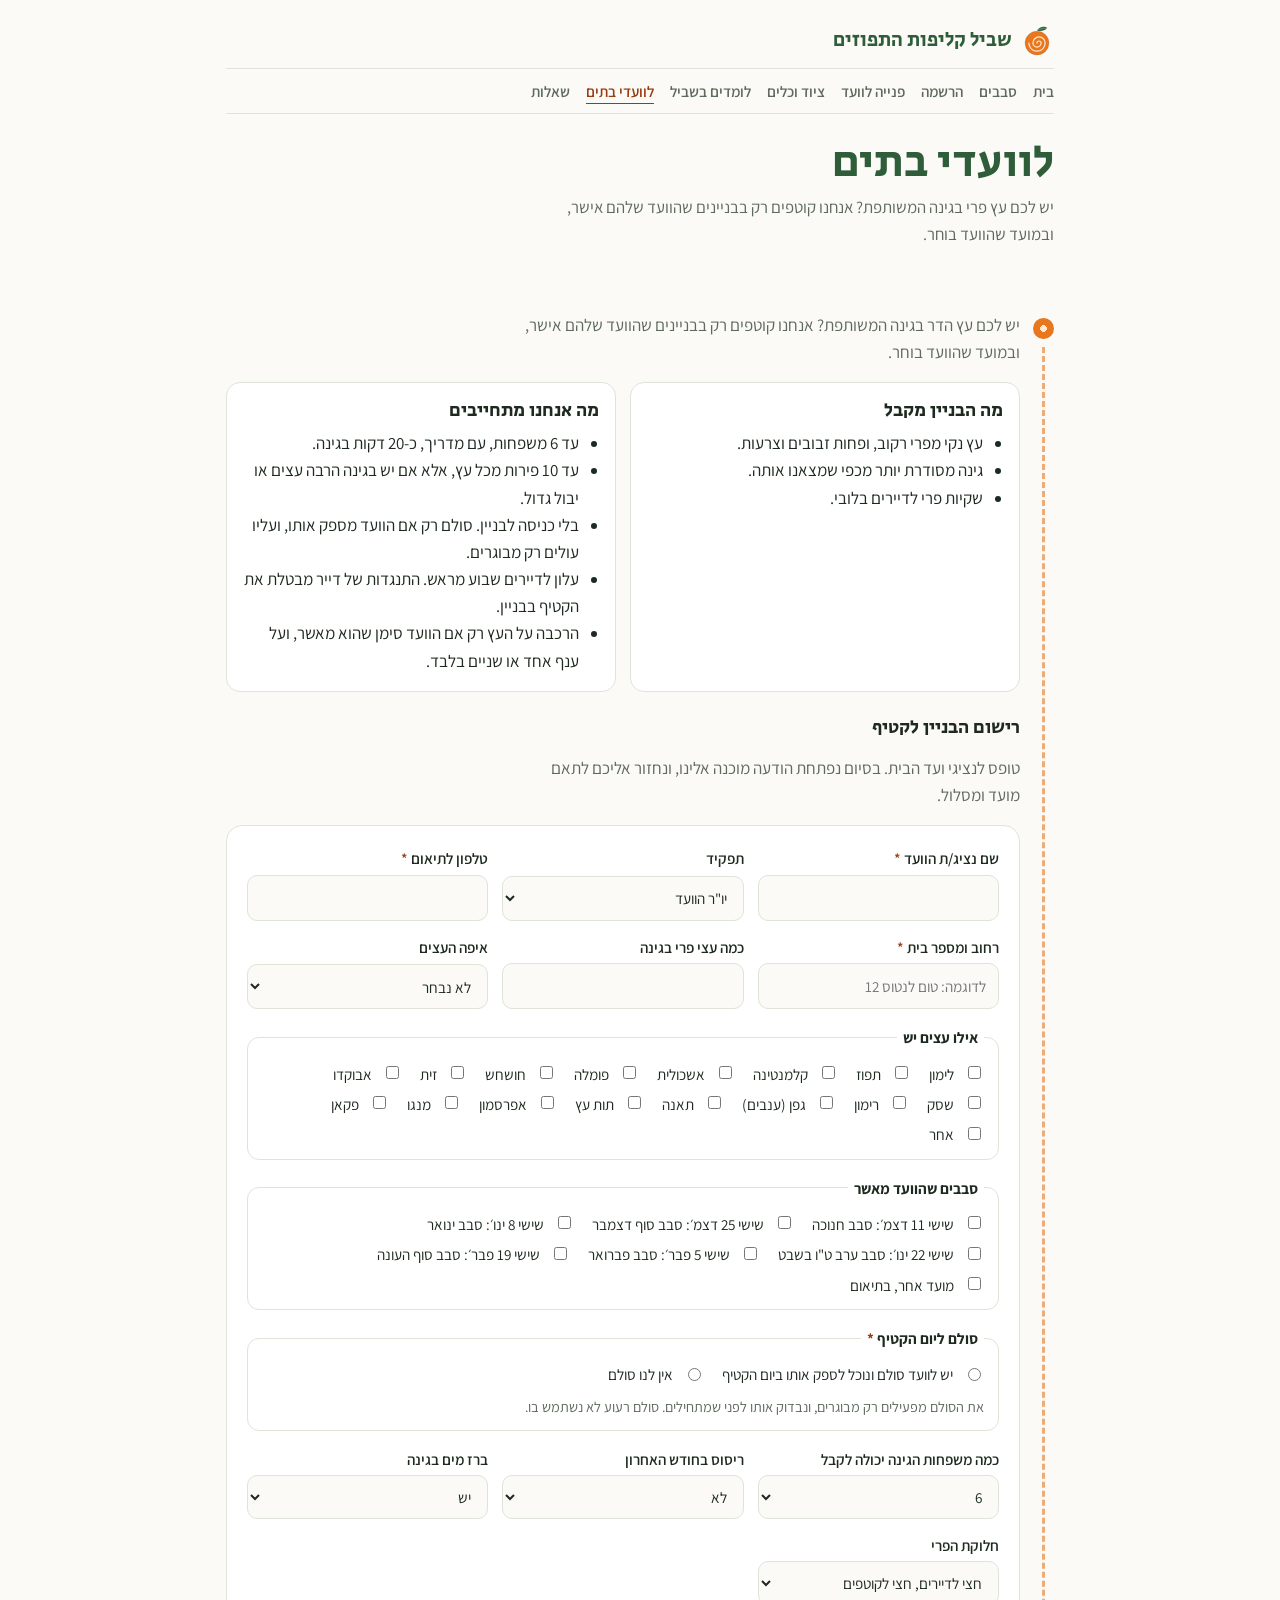
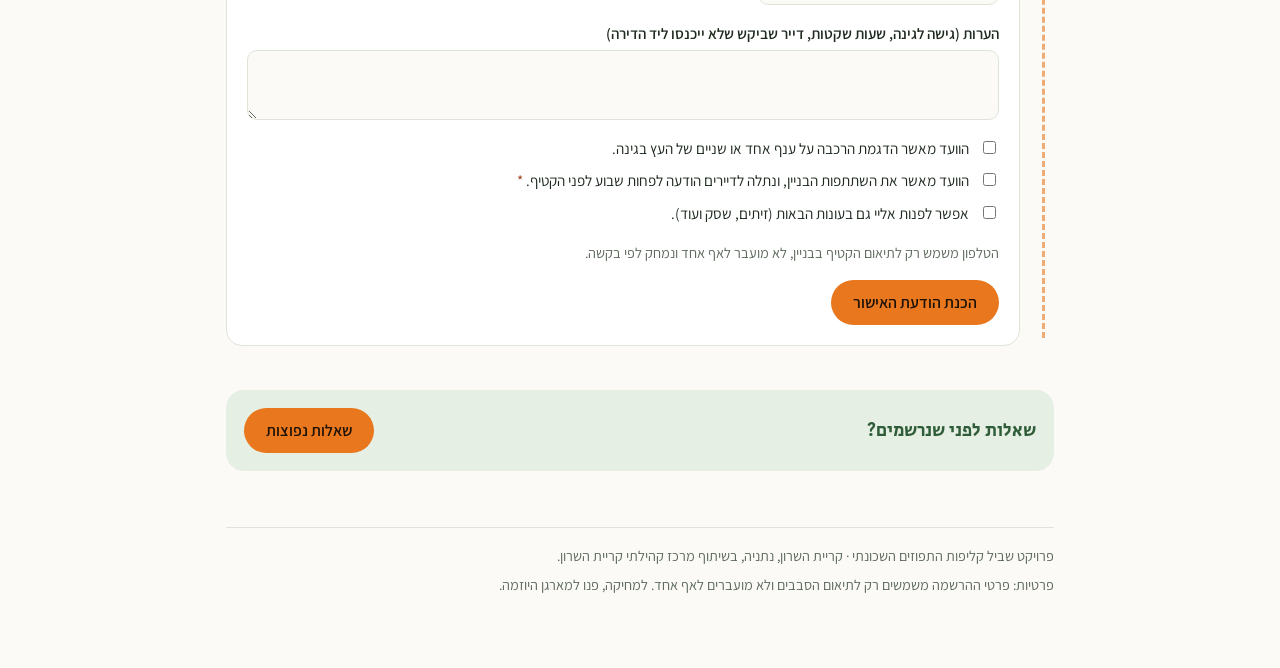
==== committees.html @ 09a5dac0 "Split site into home page and topic pages; Friday-after-school copy; 10 fruits per tree rule Co-Auth" ====
<!doctype html>
<html lang="he" dir="rtl">
<head>
<meta charset="utf-8">
<meta name="viewport" content="width=device-width,initial-scale=1,viewport-fit=cover">
<title>לוועדי בתים | שביל קליפות התפוזים</title>
<meta name="description" content="רישום בניין לשביל קליפות התפוזים: מה הבניין מקבל, מה אנחנו מתחייבים, וטופס קצר לוועד.">
<link rel="icon" href="icon.png">
<meta property="og:title" content="לוועדי בתים | שביל קליפות התפוזים">
<meta property="og:description" content="רישום בניין לשביל קליפות התפוזים: מה הבניין מקבל, מה אנחנו מתחייבים, וטופס קצר לוועד.">
<meta property="og:image" content="https://omerpines.github.io/orange-peel-trail/welcome.png">
<meta property="og:url" content="https://omerpines.github.io/orange-peel-trail/committees.html">
<meta property="og:type" content="website">
<meta name="twitter:card" content="summary_large_image">
<link rel="preconnect" href="https://fonts.googleapis.com">
<link rel="preconnect" href="https://fonts.gstatic.com" crossorigin>
<link rel="stylesheet" href="https://fonts.googleapis.com/css2?family=Secular+One&family=Assistant:wght@400;600;700&display=swap">
<link rel="stylesheet" href="styles.css">
</head>
<body>
<div class="wrap">
<div class="topbar"><a class="homelink" href="index.html"><svg viewBox="0 0 200 200" aria-hidden="true"><path d="M100 38 C 112 14, 146 10, 160 22 C 146 40, 118 46, 100 38 Z" fill="#2f5d3a"/><path d="M100 38 C 118 30, 138 24, 156 24" stroke="#8fc79c" stroke-width="3" fill="none"/><circle cx="100" cy="112" r="70" fill="#e8771e"/><path d="M100 112 m-48 0 a48 48 0 1 0 96 0 a36 36 0 1 0 -72 0 a24 24 0 1 0 48 0 a12 12 0 1 0 -24 0" stroke="#fde9d6" stroke-width="7" fill="none" stroke-linecap="round"/><circle cx="100" cy="112" r="70" fill="none" stroke="#9a3b12" stroke-width="4" opacity=".35"/></svg><span>שביל קליפות התפוזים</span></a><nav class="toc" aria-label="ניווט באתר"><a href="index.html">בית</a><a href="rounds.html">סבבים</a><a href="register.html">הרשמה</a><a href="invite.html">פנייה לוועד</a><a href="gear.html">ציוד וכלים</a><a href="learn.html">לומדים בשביל</a><a href="committees.html" aria-current="page">לוועדי בתים</a><a href="faq.html">שאלות</a></nav></div>
<header class="pagehead"><h1>לוועדי בתים</h1><p>יש לכם עץ פרי בגינה המשותפת? אנחנו קוטפים רק בבניינים שהוועד שלהם אישר, ובמועד שהוועד בוחר.</p></header><main class="trail">
<section class="stop" id="committees">
  <p class="sub">יש לכם עץ הדר בגינה המשותפת? אנחנו קוטפים רק בבניינים שהוועד שלהם אישר, ובמועד שהוועד בוחר.</p>
  <div class="cards">
    <div class="card"><h3>מה הבניין מקבל</h3><ul><li>עץ נקי מפרי רקוב, ופחות זבובים וצרעות.</li><li>גינה מסודרת יותר מכפי שמצאנו אותה.</li><li>שקיות פרי לדיירים בלובי.</li></ul></div>
    <div class="card"><h3>מה אנחנו מתחייבים</h3><ul><li>עד 6 משפחות, עם מדריך, כ-20 דקות בגינה.</li><li>עד 10 פירות מכל עץ, אלא אם יש בגינה הרבה עצים או יבול גדול.</li><li>בלי כניסה לבניין. סולם רק אם הוועד מספק אותו, ועליו עולים רק מבוגרים.</li><li>עלון לדיירים שבוע מראש. התנגדות של דייר מבטלת את הקטיף בבניין.</li><li>הרכבה על העץ רק אם הוועד סימן שהוא מאשר, ועל ענף אחד או שניים בלבד.</li></ul></div>
  </div>
  <h3 style="margin-top:8px">רישום הבניין לקטיף</h3>
  <p class="sub">טופס לנציגי ועד הבית. בסיום נפתחת הודעה מוכנה אלינו, ונחזור אליכם לתאם מועד ומסלול.</p>
  <form id="comForm" novalidate>
    <input type="text" id="cWeb" name="website" tabindex="-1" autocomplete="off" aria-hidden="true" class="hp">
    <div class="grid2">
      <label for="cName"><span>שם נציג/ת הוועד <span class="req">*</span></span><input id="cName" autocomplete="name"></label>
      <label for="cRole">תפקיד<select id="cRole"><option>יו"ר הוועד</option><option>חבר/ת ועד</option><option>גזבר/ית</option><option>נציג/ה מטעם הוועד</option><option>חברת ניהול</option></select></label>
      <label for="cPhone"><span>טלפון לתיאום <span class="req">*</span></span><input id="cPhone" type="tel" inputmode="tel" autocomplete="tel"></label>
      <label for="cAddr"><span>רחוב ומספר בית <span class="req">*</span></span><input id="cAddr" placeholder="לדוגמה: טום לנטוס 12"></label>
      <label for="cTrees">כמה עצי פרי בגינה<input id="cTrees" type="number" min="1" max="30" inputmode="numeric"></label>
      <label for="cWhere">איפה העצים<select id="cWhere"><option value="">לא נבחר</option><option>בחזית הבניין</option><option>בחצר האחורית</option><option>בצד הבניין</option><option>בכמה מקומות</option></select></label>
    </div>
    <fieldset><legend>אילו עצים יש</legend><div class="opts" id="cTypes"></div></fieldset>
    <fieldset><legend>סבבים שהוועד מאשר</legend><div class="opts" id="cRounds"></div></fieldset>
    <fieldset>
      <legend>סולם ליום הקטיף <span class="req">*</span></legend>
      <div class="opts">
        <label class="check" for="lYes"><input type="radio" name="ladder" id="lYes" value="yes"><span>יש לוועד סולם ונוכל לספק אותו ביום הקטיף</span></label>
        <label class="check" for="lNo"><input type="radio" name="ladder" id="lNo" value="no"><span>אין לנו סולם</span></label>
      </div>
      <div class="grid2" id="ladderMore" hidden>
        <label for="lType">סוג הסולם<select id="lType"><option>סולם עומד (משולש)</option><option>סולם נשען</option><option>שרפרף מדרגות</option><option>לא בטוח/ה</option></select></label>
        <label for="lSteps">מספר מדרגות או גובה<input id="lSteps" placeholder="לדוגמה: 6 מדרגות, או 1.8 מטר"></label>
      </div>
      <p class="note">את הסולם מפעילים רק מבוגרים, ונבדוק אותו לפני שמתחילים. סולם רעוע לא נשתמש בו.</p>
    </fieldset>
    <div class="grid2">
      <label for="cMax">כמה משפחות הגינה יכולה לקבל<select id="cMax"><option>2</option><option>3</option><option>4</option><option>5</option><option selected>6</option><option>7</option><option>8</option><option>9</option><option>10</option></select></label>
      <label for="cSpray">ריסוס בחודש האחרון<select id="cSpray"><option>לא</option><option>כן</option><option>לא יודע/ת</option></select></label>
      <label for="cTap">ברז מים בגינה<select id="cTap"><option>יש</option><option>אין</option></select></label>
      <label for="cSplit">חלוקת הפרי<select id="cSplit"><option>חצי לדיירים, חצי לקוטפים</option><option>הכל לקוטפים</option><option>נחליט יחד</option></select></label>
    </div>
    <label for="cNotes">הערות (גישה לגינה, שעות שקטות, דייר שביקש שלא ייכנסו ליד הדירה)<textarea id="cNotes" rows="2"></textarea></label>
    <div style="display:grid;gap:8px">
      <label class="check" for="cGraft"><input type="checkbox" id="cGraft"><span>הוועד מאשר הדגמת הרכבה על ענף אחד או שניים של העץ בגינה.</span></label>
      <label class="check" for="cOk"><input type="checkbox" id="cOk"><span>הוועד מאשר את השתתפות הבניין, ונתלה לדיירים הודעה לפחות שבוע לפני הקטיף. <span class="req">*</span></span></label>
      <label class="check" for="cCUpd"><input type="checkbox" id="cCUpd"><span>אפשר לפנות אליי גם בעונות הבאות (זיתים, שסק ועוד).</span></label>
    </div>
    <p class="note">הטלפון משמש רק לתיאום הקטיף בבניין, לא מועבר לאף אחד ונמחק לפי בקשה.</p>
    <p class="err" id="cErr" hidden></p>
    <div><button class="btn primary" type="submit">הכנת הודעת האישור</button></div>
    <div class="out" id="cOut" hidden>
      <strong id="cOutHead">ההודעה מוכנה. שלב אחרון: לשלוח אותה.</strong>
      <pre id="cMsg"></pre>
      <div class="cta-row">
        <a class="btn primary" id="cWa" href="#" target="_blank" rel="noopener">שליחה בוואטסאפ</a>
        <button class="btn ghost" type="button" id="cCopy">העתקת ההודעה</button>
      </div>
      <p class="note" id="cWaNote"></p>
    </div>
  </form>
</section>
</main><div class="nextbar"><b>שאלות לפני שנרשמים?</b><a class="btn primary" href="faq.html">שאלות נפוצות</a></div>
<footer>
  <p>פרויקט שביל קליפות התפוזים השכונתי · קריית השרון, נתניה, בשיתוף מרכז קהילתי קריית השרון.</p>
  <p id="footPrivacy">פרטיות: פרטי ההרשמה משמשים רק לתיאום הסבבים ולא מועברים לאף אחד. למחיקה, פנו למארגן היוזמה.</p>
</footer>
</div>
<script src="app.js"></script>
</body>
</html>
---- styles.css ----
/* Layout: a single scrolling neighborhood guide, RTL, a peel-orange route line running down the start edge connecting the sections like stations on a trail */
:root{
  --bg:#fbfaf6; --surface:#ffffff; --ink:#1e2a1f; --muted:#5d6a5c; --line:#dfe4d8;
  --leaf:#2f5d3a; --peel:#e8771e; --peel-soft:#fde9d6; --leaf-soft:#e6efe3;
  --warn:#9a3b12;
  --display:"Secular One","Assistant",system-ui,sans-serif;
  --body:"Assistant",system-ui,"Segoe UI",Arial,sans-serif;
}
@media (prefers-color-scheme:dark){:root:not([data-theme="light"]){
  --bg:#141a15; --surface:#1b231c; --ink:#eef2ea; --muted:#a9b5a6; --line:#2e3a2f;
  --leaf:#8fc79c; --peel:#ff9a45; --peel-soft:#3a2614; --leaf-soft:#1f2e22; --warn:#ffb08a; color-scheme:dark}}
:root[data-theme="dark"]{
  --bg:#141a15; --surface:#1b231c; --ink:#eef2ea; --muted:#a9b5a6; --line:#2e3a2f;
  --leaf:#8fc79c; --peel:#ff9a45; --peel-soft:#3a2614; --leaf-soft:#1f2e22; --warn:#ffb08a; color-scheme:dark}
*{box-sizing:border-box}
html{scroll-behavior:smooth}
@media (prefers-reduced-motion:reduce){html{scroll-behavior:auto}}
body{background:var(--bg);color:var(--ink);font-family:var(--body);font-size:17px;line-height:1.6;direction:rtl}
.wrap{max-width:860px;margin:0 auto;padding-left:max(16px,env(safe-area-inset-left,0px));padding-right:max(16px,env(safe-area-inset-right,0px));padding-block:0 64px}
h1,h2,h3{font-family:var(--display);font-weight:400;line-height:1.2;text-wrap:balance;margin:0}
h2{font-size:1.75rem;color:var(--leaf)}
h3{font-size:1.2rem}
p{margin:0}
a{color:var(--leaf);text-underline-offset:3px}
a:focus-visible,button:focus-visible,input:focus-visible,select:focus-visible,textarea:focus-visible,summary:focus-visible{outline:3px solid var(--peel);outline-offset:2px}

/* header */
header{padding-block:28px 24px;display:grid;gap:18px}
.hero{position:relative;overflow:hidden;background:var(--surface);border:1px solid var(--line);border-radius:28px;padding:28px 26px 30px;display:grid;gap:16px}
.hero .big{position:absolute;inset-inline-end:-70px;bottom:-80px;width:260px;height:260px;opacity:.95;pointer-events:none}
.hero > *:not(.big){position:relative}
.brand{display:flex;align-items:center;gap:10px}
.brand svg{width:44px;height:44px;flex:none}
.eyebrow{font-size:.9rem;color:var(--muted);font-weight:700}
h1{font-size:clamp(2.6rem,9vw,4.4rem);color:var(--leaf);line-height:1.02}
h1 span{color:var(--peel);display:block}
.datepill{display:inline-grid;background:var(--leaf);color:var(--bg);border-radius:18px;padding:12px 20px;justify-self:start;line-height:1.15}
.datepill small{font-size:.9rem;opacity:.85;font-weight:600}
.datepill b{font-family:var(--display);font-weight:400;font-size:1.9rem}
.hero-row{display:flex;flex-wrap:wrap;gap:12px 18px;align-items:center}
.hero-row .facts{color:var(--warn);font-weight:700;max-width:30ch}
@media (max-width:480px){.hero{padding:22px 18px 26px}.hero .big{width:170px;height:170px;inset-inline-end:-60px;bottom:-60px}}
.lead{font-size:1.15rem;max-width:58ch;color:var(--ink)}
.cta-row{display:flex;flex-wrap:wrap;gap:10px;margin-top:6px}
.btn{display:inline-flex;align-items:center;gap:8px;border:0;border-radius:999px;padding:12px 22px;font:600 1rem var(--body);cursor:pointer;text-decoration:none}
.btn.primary{background:var(--peel);color:#1d1206}
.btn.ghost{background:transparent;color:var(--leaf);box-shadow:inset 0 0 0 2px var(--leaf)}
.btn[disabled]{opacity:.5;cursor:not-allowed}
nav.toc{display:flex;flex-wrap:wrap;gap:8px 16px;font-size:.95rem;border-top:1px solid var(--line);border-bottom:1px solid var(--line);padding-block:10px}
nav.toc a{text-decoration:none;color:var(--muted);font-weight:600}
nav.toc a:hover{color:var(--leaf)}

/* trail */
.trail{position:relative;display:grid;gap:56px;margin-top:40px;padding-inline-start:34px}
.trail::before{content:"";position:absolute;inset-inline-start:9px;top:8px;bottom:8px;border-inline-start:3px dashed var(--peel);opacity:.6}
.stop{position:relative;display:grid;gap:16px;min-width:0}
.stop::before{content:"";position:absolute;inset-inline-start:-34px;top:6px;width:21px;height:21px;border-radius:50%;background:radial-gradient(circle,var(--peel-soft) 0 22%,var(--peel) 24%);box-shadow:0 0 0 5px var(--bg)}
.sub{color:var(--muted);max-width:62ch}

/* events */
.events{display:grid;gap:12px}
.event{background:var(--surface);border:1px solid var(--line);border-radius:14px;padding:16px 18px;display:grid;grid-template-columns:auto 1fr;gap:6px 18px;align-items:start}
.date{font-family:var(--display);text-align:center;min-width:64px;color:var(--leaf);line-height:1.1}
.date b{display:block;font-size:2rem;font-weight:400}
.date small{font-size:.85rem;color:var(--muted);font-family:var(--body);font-weight:600}
.event h3{font-size:1.15rem}
.meta{display:flex;flex-wrap:wrap;gap:6px 14px;color:var(--muted);font-size:.95rem}
.chip{display:inline-block;font-size:.8rem;font-weight:700;padding:2px 10px;border-radius:999px;background:var(--leaf-soft);color:var(--leaf)}
.chip.peel{background:var(--peel-soft);color:var(--warn)}
.event .links{grid-column:2;display:flex;flex-wrap:wrap;gap:12px;font-size:.95rem}
.past{opacity:.55}

/* form */
form{background:var(--surface);border:1px solid var(--line);border-radius:16px;padding:20px;display:grid;gap:16px}
.grid2{display:grid;grid-template-columns:repeat(auto-fit,minmax(200px,1fr));gap:14px}
label{display:grid;gap:4px;font-weight:600;font-size:.95rem}
input,select,textarea{font:inherit;font-weight:400;padding:10px 12px;border-radius:10px;border:1px solid var(--line);background:var(--bg);color:var(--ink);width:100%}
.check{display:flex;gap:10px;align-items:flex-start;font-weight:400}
.check input{width:auto;margin-top:5px;accent-color:var(--peel)}
.req{color:var(--warn)}
[hidden]{display:none!important}
.hp{position:absolute;width:1px;height:1px;padding:0;margin:0;border:0;overflow:hidden;clip-path:inset(50%);opacity:0;pointer-events:none}
.note{font-size:.9rem;color:var(--muted)}
.out{border-radius:12px;background:var(--leaf-soft);padding:16px;display:grid;gap:10px}
.out pre{white-space:pre-wrap;overflow-wrap:anywhere;margin:0;font:inherit;font-size:.95rem;background:var(--surface);border-radius:8px;padding:12px;border:1px solid var(--line)}
.err{color:var(--warn);font-weight:600}
fieldset{border:1px solid var(--line);border-radius:12px;padding:12px 14px;margin:0;display:grid;gap:8px;min-width:0}
legend{font-weight:700;padding:0 6px;font-size:.95rem}
.opts{display:flex;flex-wrap:wrap;gap:6px 18px}
.opts .check{align-items:center}
.opts .check input{margin-top:0}
.callout{border-inline-start:4px solid var(--peel);background:var(--peel-soft);border-radius:10px;padding:12px 14px}

/* guides */
.steps{counter-reset:s;display:grid;gap:12px;padding:0;margin:0;list-style:none}
.steps li{counter-increment:s;display:grid;grid-template-columns:34px 1fr;gap:12px;align-items:start}
.steps li::before{content:counter(s);font-family:var(--display);width:34px;height:34px;border-radius:50%;display:grid;place-items:center;background:var(--peel-soft);color:var(--warn)}
.stepcards{display:grid;grid-template-columns:repeat(auto-fit,minmax(220px,1fr));gap:14px;counter-reset:st}
.stepcard{counter-increment:st;background:var(--surface);border:2px solid var(--line);border-radius:22px;padding:18px;display:grid;grid-template-columns:56px 1fr;gap:4px 14px;align-content:start;text-decoration:none;color:var(--ink)}
.stepcard::before{content:counter(st);grid-row:span 2;width:56px;height:56px;border-radius:50%;display:grid;place-items:center;background:var(--peel-soft);color:var(--warn);font-family:var(--display);font-size:1.8rem}
.stepcard h3{font-size:1.1rem}
.stepcard p{margin:0;color:var(--muted);font-size:.95rem}
.stepcard:hover{border-color:var(--peel)}
.gear{display:grid;gap:8px;padding:0;margin:0;list-style:none}
.cards{display:grid;grid-template-columns:repeat(auto-fit,minmax(240px,1fr));gap:14px}
.card{background:var(--surface);border:1px solid var(--line);border-radius:14px;padding:16px;display:grid;gap:8px;align-content:start}
.card ul{margin:0;padding-inline-start:20px}
.tag{font-size:.8rem;font-weight:700;color:var(--muted);letter-spacing:.04em}
.callout{border-inline-start:4px solid var(--peel);background:var(--peel-soft);padding:12px 16px;border-radius:0 10px 10px 0}
:root[dir] .callout{border-radius:10px}
svg.diagram{width:100%;max-width:520px;height:auto;display:block}

/* season table */
.tablebox{overflow-x:auto;border:1px solid var(--line);border-radius:12px;background:var(--surface)}
table{border-collapse:collapse;width:100%;min-width:620px;font-size:.92rem}
th,td{padding:8px 6px;text-align:center;border-bottom:1px solid var(--line)}
th:first-child,td:first-child{text-align:start;padding-inline-start:12px;white-space:nowrap;font-weight:600}
thead th{font-weight:700;color:var(--muted);font-size:.8rem}
td.on{background:var(--peel);opacity:.85}
td.on.est{background:repeating-linear-gradient(135deg,var(--peel) 0 6px,var(--peel-soft) 6px 10px)}
tr.now td.now, th.now{outline:2px solid var(--leaf);outline-offset:-2px}

details{background:var(--surface);border:1px solid var(--line);border-radius:12px;padding:12px 16px}
details+details{margin-top:8px}
summary{cursor:pointer;font-weight:700}
details p{margin-top:8px;color:var(--ink)}
footer{margin-top:56px;border-top:1px solid var(--line);padding-top:16px;color:var(--muted);font-size:.9rem;display:grid;gap:6px}
@media (max-width:480px){.trail{padding-inline-start:26px}.trail::before{inset-inline-start:5px}.stop::before{inset-inline-start:-26px;width:15px;height:15px}.event{grid-template-columns:1fr}.event .links{grid-column:1}.date{text-align:start;display:flex;gap:8px;align-items:baseline}}

/* multi-page */
.topbar{display:grid;gap:10px;padding-block:16px 0}
.homelink{display:inline-flex;align-items:center;gap:8px;text-decoration:none;color:var(--leaf);font-family:var(--display);font-size:1.25rem;justify-self:start}
.homelink svg{width:34px;height:34px}
nav.toc a[aria-current="page"]{color:var(--warn);text-decoration:underline;text-underline-offset:6px}
.pagehead{display:grid;gap:8px;padding-top:26px}
.pagehead .stepno{font-family:var(--display);color:var(--warn);font-size:1rem}
.pagehead h1{font-size:clamp(2rem,7vw,2.8rem)}
.pagehead p{color:var(--muted);max-width:62ch;font-size:1.05rem}
.nextbar{display:flex;flex-wrap:wrap;gap:10px;justify-content:space-between;align-items:center;margin-top:44px;padding:18px;border-radius:18px;background:var(--leaf-soft)}
.nextbar b{font-family:var(--display);font-weight:400;color:var(--leaf);font-size:1.15rem}
.morecards{display:grid;grid-template-columns:repeat(auto-fit,minmax(200px,1fr));gap:12px}
.morecards a{display:grid;gap:4px;background:var(--surface);border:2px solid var(--line);border-radius:18px;padding:16px;text-decoration:none;color:var(--ink)}
.morecards a:hover{border-color:var(--peel)}
.morecards b{font-family:var(--display);font-weight:400;color:var(--leaf);font-size:1.15rem}
.morecards span{color:var(--muted);font-size:.95rem}
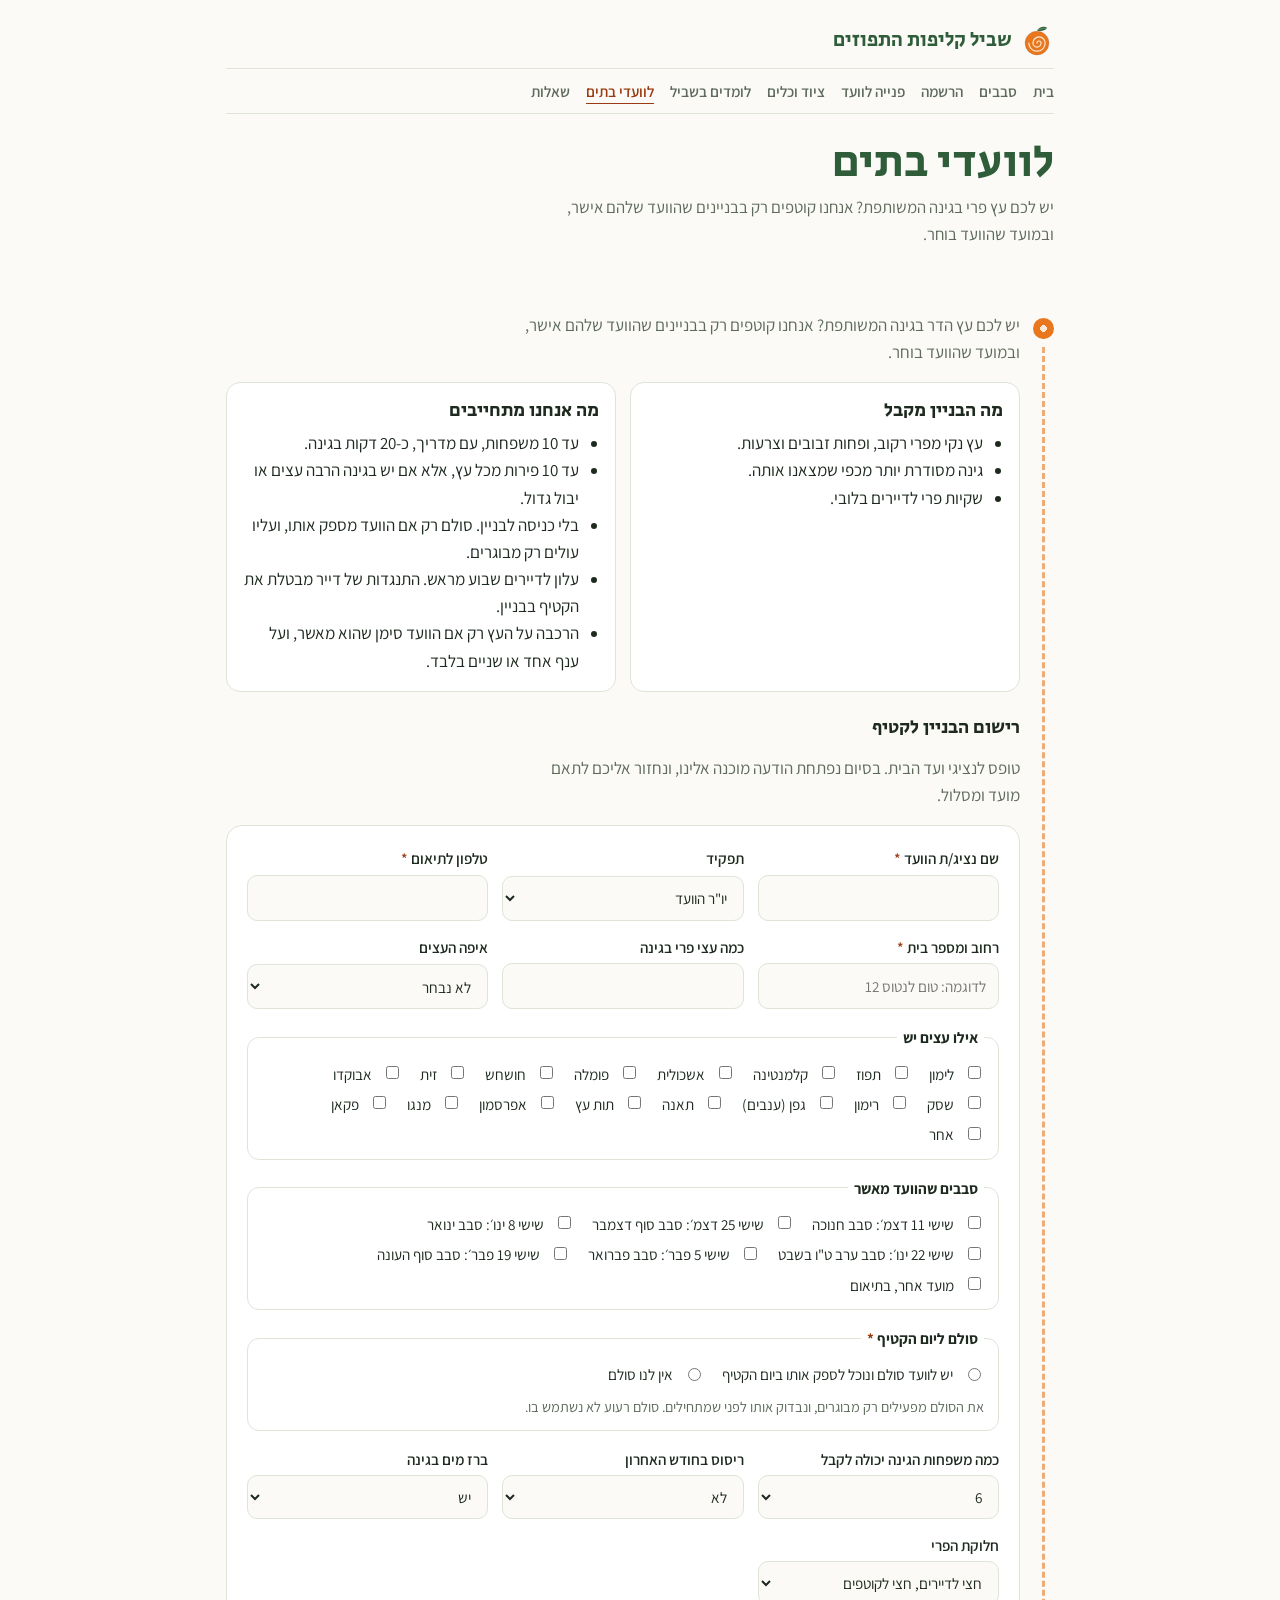
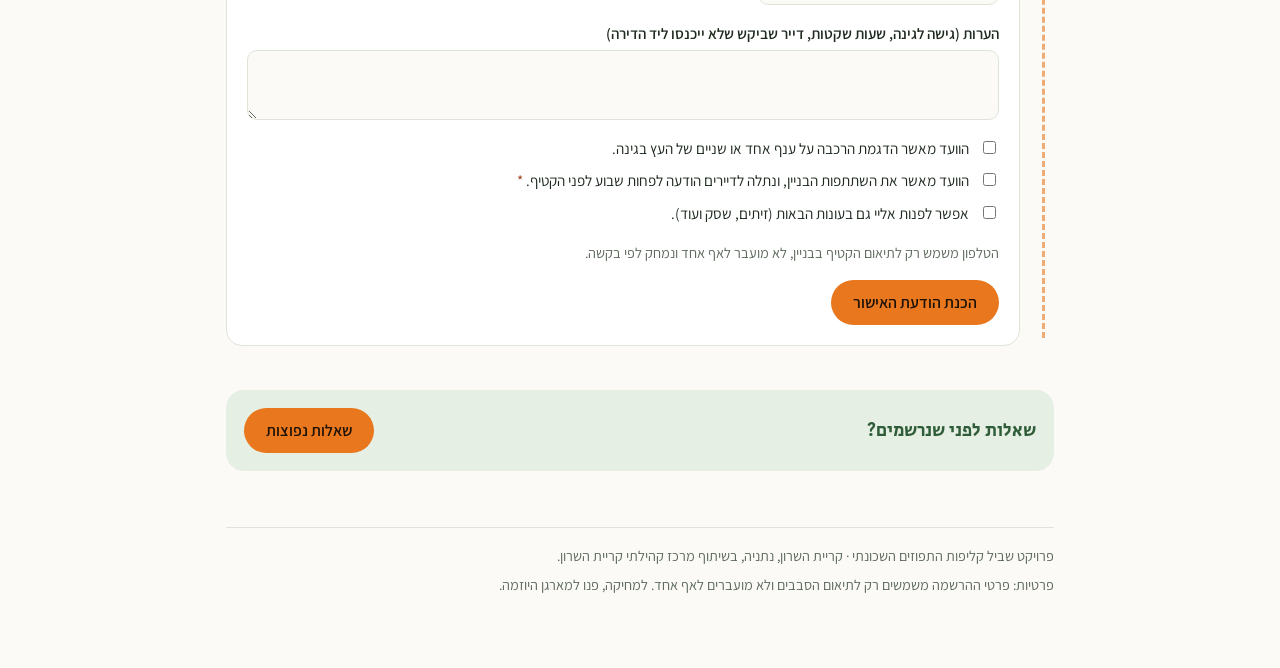
==== commit a260345e: "Up to 10 families per round Co-Authored-By: Claude Opus 5.5 <noreply@anthropic.com> Claude-Session: " ====
--- a/committees.html
+++ b/committees.html
@@ -25,7 +25,7 @@
   <p class="sub">יש לכם עץ הדר בגינה המשותפת? אנחנו קוטפים רק בבניינים שהוועד שלהם אישר, ובמועד שהוועד בוחר.</p>
   <div class="cards">
     <div class="card"><h3>מה הבניין מקבל</h3><ul><li>עץ נקי מפרי רקוב, ופחות זבובים וצרעות.</li><li>גינה מסודרת יותר מכפי שמצאנו אותה.</li><li>שקיות פרי לדיירים בלובי.</li></ul></div>
-    <div class="card"><h3>מה אנחנו מתחייבים</h3><ul><li>עד 6 משפחות, עם מדריך, כ-20 דקות בגינה.</li><li>עד 10 פירות מכל עץ, אלא אם יש בגינה הרבה עצים או יבול גדול.</li><li>בלי כניסה לבניין. סולם רק אם הוועד מספק אותו, ועליו עולים רק מבוגרים.</li><li>עלון לדיירים שבוע מראש. התנגדות של דייר מבטלת את הקטיף בבניין.</li><li>הרכבה על העץ רק אם הוועד סימן שהוא מאשר, ועל ענף אחד או שניים בלבד.</li></ul></div>
+    <div class="card"><h3>מה אנחנו מתחייבים</h3><ul><li>עד 10 משפחות, עם מדריך, כ-20 דקות בגינה.</li><li>עד 10 פירות מכל עץ, אלא אם יש בגינה הרבה עצים או יבול גדול.</li><li>בלי כניסה לבניין. סולם רק אם הוועד מספק אותו, ועליו עולים רק מבוגרים.</li><li>עלון לדיירים שבוע מראש. התנגדות של דייר מבטלת את הקטיף בבניין.</li><li>הרכבה על העץ רק אם הוועד סימן שהוא מאשר, ועל ענף אחד או שניים בלבד.</li></ul></div>
   </div>
   <h3 style="margin-top:8px">רישום הבניין לקטיף</h3>
   <p class="sub">טופס לנציגי ועד הבית. בסיום נפתחת הודעה מוכנה אלינו, ונחזור אליכם לתאם מועד ומסלול.</p>
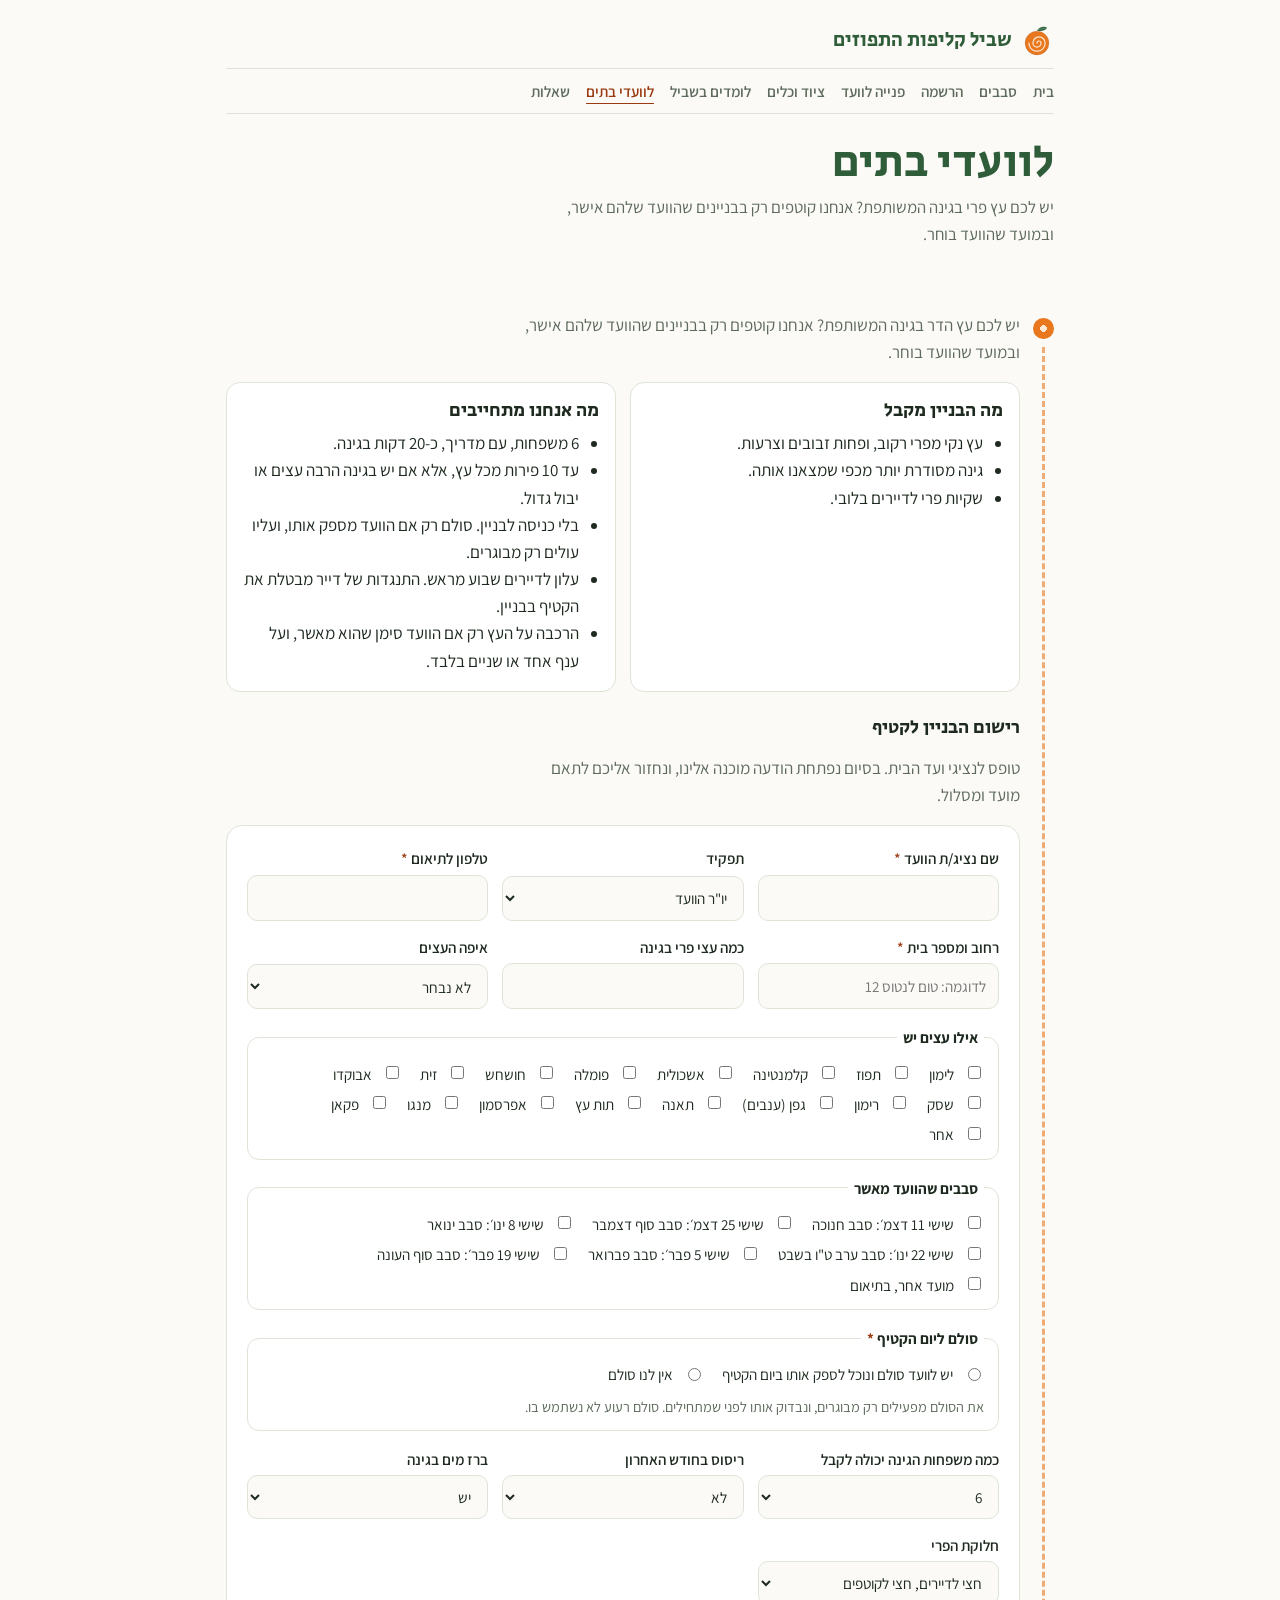
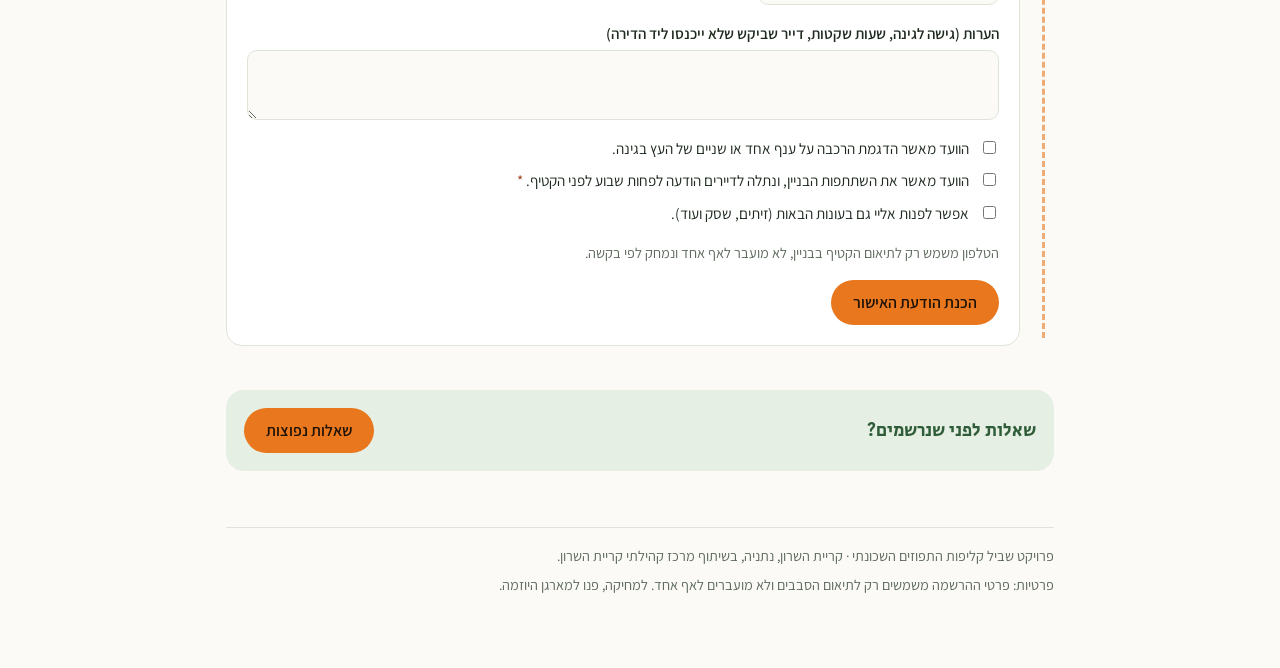
==== commit b51f6806: "6 families per round with live seat count and waitlist; WhatsApp group link Co-Authored-By: Claude O" ====
--- a/committees.html
+++ b/committees.html
@@ -25,7 +25,7 @@
   <p class="sub">יש לכם עץ הדר בגינה המשותפת? אנחנו קוטפים רק בבניינים שהוועד שלהם אישר, ובמועד שהוועד בוחר.</p>
   <div class="cards">
     <div class="card"><h3>מה הבניין מקבל</h3><ul><li>עץ נקי מפרי רקוב, ופחות זבובים וצרעות.</li><li>גינה מסודרת יותר מכפי שמצאנו אותה.</li><li>שקיות פרי לדיירים בלובי.</li></ul></div>
-    <div class="card"><h3>מה אנחנו מתחייבים</h3><ul><li>עד 10 משפחות, עם מדריך, כ-20 דקות בגינה.</li><li>עד 10 פירות מכל עץ, אלא אם יש בגינה הרבה עצים או יבול גדול.</li><li>בלי כניסה לבניין. סולם רק אם הוועד מספק אותו, ועליו עולים רק מבוגרים.</li><li>עלון לדיירים שבוע מראש. התנגדות של דייר מבטלת את הקטיף בבניין.</li><li>הרכבה על העץ רק אם הוועד סימן שהוא מאשר, ועל ענף אחד או שניים בלבד.</li></ul></div>
+    <div class="card"><h3>מה אנחנו מתחייבים</h3><ul><li>6 משפחות, עם מדריך, כ-20 דקות בגינה.</li><li>עד 10 פירות מכל עץ, אלא אם יש בגינה הרבה עצים או יבול גדול.</li><li>בלי כניסה לבניין. סולם רק אם הוועד מספק אותו, ועליו עולים רק מבוגרים.</li><li>עלון לדיירים שבוע מראש. התנגדות של דייר מבטלת את הקטיף בבניין.</li><li>הרכבה על העץ רק אם הוועד סימן שהוא מאשר, ועל ענף אחד או שניים בלבד.</li></ul></div>
   </div>
   <h3 style="margin-top:8px">רישום הבניין לקטיף</h3>
   <p class="sub">טופס לנציגי ועד הבית. בסיום נפתחת הודעה מוכנה אלינו, ונחזור אליכם לתאם מועד ומסלול.</p>
